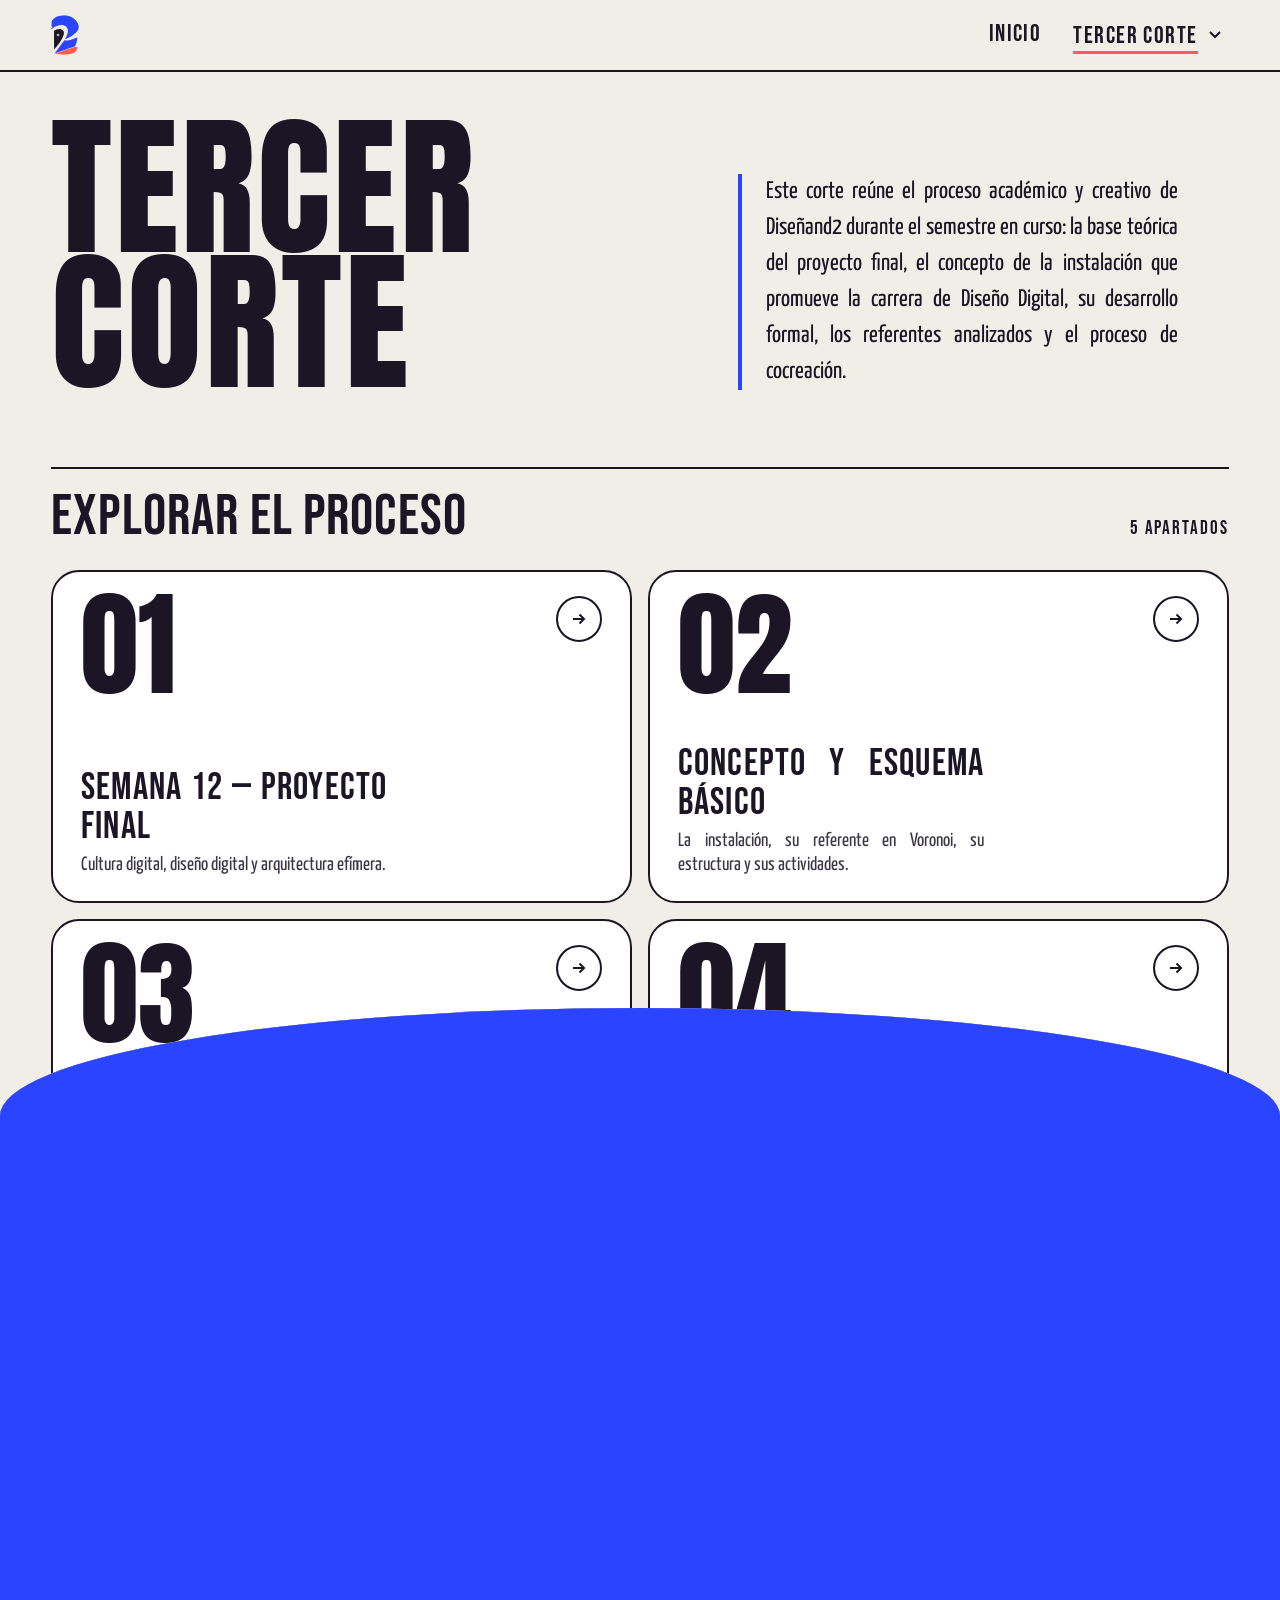
==== tercer-corte.html @ 46c15902 "Add files via upload" ====
<!DOCTYPE html>
<html lang="es">
<head>
<meta charset="utf-8"><meta name="viewport" content="width=device-width,initial-scale=1">
<title>Tercer corte · Diseñand2</title>
<link rel="stylesheet" href="css/styles.css"><link rel="stylesheet" href="css/components.css">
<link rel="stylesheet" href="css/animations.css"><link rel="stylesheet" href="css/responsive.css">
</head>
<body data-root="" data-page="tercer-corte">
<div id="site-header"></div>
<main id="contenido" class="corte">
  <header class="corte-head wrap">
    <h1 class="display rise">Tercer<br>corte</h1>
    <p class="corte-intro" id="corte-intro"></p>
  </header>

  <section class="wrap corte-index" aria-labelledby="explorar">
    <div class="corte-bar">
      <h2 id="explorar">Explorar el proceso</h2>
      <span class="corte-count" id="corte-count" aria-hidden="true"></span>
    </div>
    <!-- La retícula se genera desde SITE.sections (js/config.js). Módulos idénticos; el último («+») queda reservado. -->
    <ol class="grid-corte" id="grid-corte"></ol>
    <noscript><ul><li><a href="paginas/semana-12.html">01 Semana 12 — Proyecto Final</a></li><li><a href="paginas/concepto-esquema.html">02 Concepto y Esquema Básico</a></li><li><a href="paginas/desarrollo-formal.html">03 Desarrollo Formal</a></li><li><a href="paginas/analisis-referentes.html">04 Análisis de Referentes</a></li><li><a href="paginas/cocreacion.html">05 Proceso de Cocreación</a></li></ul></noscript>
  </section>
</main>
<div id="site-footer"></div>
<script src="js/config.js"></script><script src="js/navigation.js"></script><script src="js/interactions.js"></script><script src="js/main.js"></script>
</body>
</html>
---- css/styles.css ----
@import url('https://fonts.googleapis.com/css2?family=Anton&family=Bebas+Neue&family=Yanone+Kaffeesatz:wght@300;400;500;600&display=swap');
:root{
  --blue:#2b44ff; --coral:#ff5e4a; --yellow:#ffc91a; --white:#fff; --violet:#1b1526; --bg:#F0EEE7;
  --f-body:'Yanone Kaffeesatz',sans-serif; --f-title:'Bebas Neue',sans-serif; --f-display:'Anton',sans-serif;
  --pad:clamp(1.25rem,4vw,3.5rem); --header-h:72px;
}
*{box-sizing:border-box;margin:0}
html{scroll-behavior:smooth}
body{background:var(--bg);color:var(--violet);font:400 1.3rem/1.5 var(--f-body);min-height:100vh;display:flex;flex-direction:column}
main{flex:1;padding:calc(var(--header-h) + 3rem) var(--pad) 5rem}
img{max-width:100%;height:auto;display:block}
a{color:inherit}
:focus-visible{outline:3px solid var(--blue);outline-offset:3px}
h1,h2,h3{font-family:var(--f-title);font-weight:400;line-height:1;letter-spacing:.02em}
h1.display{font-family:var(--f-display);font-size:clamp(3rem,9vw,8rem);text-transform:uppercase;line-height:.95}

/* Header */
.site-header{position:fixed;inset:0 0 auto 0;height:var(--header-h);z-index:50;display:flex;align-items:center;justify-content:space-between;padding:0 var(--pad);
  background:rgba(240,238,231,.92);backdrop-filter:blur(8px);border-bottom:2px solid var(--violet);
  transition:opacity .4s ease,transform .4s ease}
.site-header.is-hidden{opacity:0;transform:translateY(-100%);pointer-events:none}
.brand{display:flex;align-items:center;gap:.7rem;text-decoration:none;font:400 1.9rem var(--f-title);letter-spacing:.04em}
.main-nav ul{list-style:none;padding:0;display:flex;gap:2rem;align-items:center}
.main-nav a,.sub-toggle{font:400 1.5rem var(--f-title);letter-spacing:.06em;text-decoration:none;color:inherit}
.main-nav>ul>li>a{position:relative;padding:.3rem 0}
.main-nav>ul>li>a::after{content:'';position:absolute;left:0;right:0;bottom:0;height:3px;background:var(--coral);transform:scaleX(0);transform-origin:left;transition:transform .25s}
.main-nav>ul>li>a:hover::after,.main-nav>ul>li>a[aria-current="page"]::after,.is-section>a::after{transform:scaleX(1)}
.has-sub{position:relative;display:flex;align-items:center;gap:.2rem}
.sub-toggle{background:none;border:0;cursor:pointer;padding:.5rem;display:grid;place-items:center}
.sub-toggle svg{transition:transform .25s}
.has-sub.open .sub-toggle svg{transform:rotate(180deg)}
.sub-menu{position:absolute;top:100%;right:0;min-width:21rem;margin-top:.9rem;background:var(--violet);color:var(--bg);padding:.6rem;
  display:block!important;opacity:0;visibility:hidden;transform:translateY(-8px);transition:opacity .25s,transform .25s,visibility .25s}
.sub-menu::before{content:'';position:absolute;left:0;right:0;bottom:100%;height:1rem}
.sub-menu a{display:flex;gap:.9rem;align-items:baseline;padding:.6rem .8rem;transition:background .2s,padding .2s}
.sub-menu a:hover,.sub-menu a[aria-current="page"]{background:var(--blue);padding-left:1.1rem}
.sub-menu .num{font:400 1.4rem var(--f-display);color:var(--yellow);min-width:2ch}
.has-sub.open .sub-menu{opacity:1;visibility:visible;transform:none}
@media (hover:hover) and (min-width:861px){.has-sub:hover .sub-menu,.has-sub:focus-within .sub-menu{opacity:1;visibility:visible;transform:none}}
.menu-toggle{display:none}

/* Footer */
.site-footer{background:var(--violet);color:var(--bg);padding:2.5rem var(--pad);display:flex;gap:1.5rem;align-items:flex-start;font-size:1.05rem;line-height:1.4}
.site-footer img{flex:none}
.site-footer p+p{margin-top:.25rem;opacity:.8}

/* Placeholder de etapas pendientes */
.placeholder{border:2px dashed var(--violet);padding:2rem;max-width:60ch;margin-top:2rem;background:rgba(255,201,26,.25)}
.back-link{display:inline-block;margin-bottom:1.5rem;font:400 1.3rem var(--f-title);letter-spacing:.06em}

/* Logotipos SVG (proporción real; el alto manda y el ancho se ajusta) */
.brand img{height:40px;width:auto;max-width:none}
.site-footer img{height:72px;width:auto;max-width:none}
---- css/components.css ----
/* ---------- Radios: suaves, nunca exagerados ---------- */
:root{--r-s:10px;--r-m:18px;--r-l:28px}
.site-header{border-radius:0 0 var(--r-m) var(--r-m)}
.sub-menu{border-radius:var(--r-m)}
.sub-menu a{border-radius:var(--r-s)}
.placeholder{border-radius:var(--r-m)}
.site-footer{border-radius:var(--r-l) var(--r-l) 0 0}
@media (max-width:860px){.main-nav{border-radius:0 0 var(--r-m) var(--r-m)}}

/* ---------- Utilidades ---------- */
main.home{padding:0}
.wrap{padding:0 var(--pad);max-width:1400px;margin:0 auto}
.sec{padding:clamp(4rem,9vw,8rem) 0}
.sec-title{font:400 clamp(2.2rem,5vw,4rem)/1 var(--f-title);margin-bottom:2rem}
.pending{opacity:.65;font-style:italic} /* texto pendiente de reemplazar */
.btn{display:inline-flex;align-items:center;gap:.6rem;background:var(--violet);color:var(--bg);font:400 1.6rem var(--f-title);letter-spacing:.06em;padding:.8rem 1.8rem;border-radius:999px;text-decoration:none;transition:background .25s,transform .25s}
.btn:hover{background:var(--blue);transform:translateY(-3px)}

/* ---------- 5.1 Hero ---------- */
.hero{min-height:100vh;padding-top:calc(var(--header-h) + 2rem);display:grid;grid-template-columns:1.15fr 1fr;gap:2rem;align-items:center;padding-bottom:3rem}
.hero h1{font:400 clamp(4rem,13vw,12rem)/.88 var(--f-display);text-transform:uppercase;letter-spacing:-.01em}
.hero h1 span{color:var(--blue)}
.hero p{max-width:34ch;font-size:1.6rem;margin:1.5rem 0 2rem}
.hero-art{position:relative;aspect-ratio:1;max-width:560px;width:100%;justify-self:center}
.hero-art>*{position:absolute;transition:transform .5s var(--ease)}
.hero-art .s1{inset:6% 22% 30% 0;background:var(--blue);border-radius:50%}
.hero-art .s2{inset:34% 0 0 30%;background:var(--coral);border-radius:var(--r-l)}
.hero-art .s3{inset:0 0 62% 58%;background:var(--yellow);border-radius:50% 50% var(--r-m) 50%}
.hero-art img{inset:30% 30% 30% 30%;width:40%;height:40%;z-index:2;filter:drop-shadow(0 6px 0 var(--violet))}
.hero-art:hover .s1{transform:translate(-2%,2%)}.hero-art:hover .s2{transform:translate(3%,3%) rotate(3deg)}.hero-art:hover .s3{transform:translate(2%,-3%) rotate(-6deg)}
.coords{font:400 1rem var(--f-title);letter-spacing:.1em;position:absolute;bottom:0;left:0}

/* ---------- 5.2 Quiénes somos ---------- */
.about{display:grid;grid-template-columns:1fr 1.2fr;gap:3rem;align-items:start}
.about .big{font:400 clamp(2.5rem,6vw,5.5rem)/.95 var(--f-display);text-transform:uppercase}
.about p{font-size:1.5rem;max-width:56ch}.about p+p{margin-top:1rem}

/* ---------- 5.3 Misión, visión, objetivos ---------- */
.mvo{display:grid;grid-template-columns:repeat(6,1fr);gap:1rem}
.mvo>article{border-radius:var(--r-l);padding:2rem;min-height:300px;display:flex;flex-direction:column;justify-content:space-between;transition:transform .3s}
.mvo>article:hover{transform:translateY(-6px)}
.mvo h3{font:400 clamp(3rem,8vw,7rem)/.9 var(--f-display);text-transform:uppercase}
.mvo p{font-size:1.4rem;max-width:42ch}
.m1{grid-column:span 4;background:var(--blue);color:var(--white)}
.m2{grid-column:span 2;background:var(--yellow)}
.m3{grid-column:span 6;background:var(--violet);color:var(--bg);flex-direction:row!important;align-items:flex-end;gap:2rem;flex-wrap:wrap;min-height:220px!important}
.m3 h3{color:var(--coral)}

/* ---------- 5.4 Valores ---------- */
.values{background:var(--violet);color:var(--bg);border-radius:var(--r-l)}
.val-list{display:grid;grid-template-columns:repeat(4,1fr);gap:1.5rem;list-style:none;padding:0}
.val-list li{display:flex;flex-direction:column;gap:1rem;align-items:flex-start}
.val-list .g{width:84px;height:84px;transition:transform .4s var(--ease)}
.val-list li:hover .g{transform:rotate(12deg) scale(1.08)}
.val-list li:nth-child(1) .g{background:var(--blue);border-radius:50%}
.val-list li:nth-child(2) .g{background:var(--coral);border-radius:var(--r-m)}
.val-list li:nth-child(3) .g{background:var(--yellow);border-radius:50% 50% 50% 8px}
.val-list li:nth-child(4) .g{background:var(--bg);border-radius:var(--r-m) 50%}
.val-list h3{font-size:2rem}

/* ---------- 5.5 Integrantes ---------- */

/* ---------- 5.6 Invitación ---------- */
.invite{display:block;text-decoration:none;background:var(--coral);border-radius:var(--r-l);padding:clamp(2rem,6vw,5rem);position:relative;overflow:hidden;transition:background .35s}
.invite:hover{background:var(--blue);color:var(--white)}
.invite h2{font:400 clamp(3.5rem,11vw,10rem)/.9 var(--f-display);text-transform:uppercase}
.invite p{font-size:1.6rem;margin:1rem 0 1.5rem;max-width:40ch}
.invite .btn{background:var(--violet)}
.invite::after{content:'';position:absolute;right:-60px;top:-60px;width:260px;height:260px;border-radius:50%;background:var(--yellow);transition:transform .5s var(--ease)}
.invite:hover::after{transform:scale(1.25) translate(-10px,10px)}
.invite>*{position:relative;z-index:1}

/* ---------- Responsive ---------- */
@media (max-width:860px){
  .hero,.about{grid-template-columns:1fr}
  .hero{min-height:auto}
  .mvo>article,.m1,.m2,.m3{grid-column:span 6}
  .val-list{grid-template-columns:1fr 1fr}
}

/* ---------- AJUSTES v3: header/footer rectos, paleta con azul + violeta + beige dominantes ---------- */
:root{--yellow-soft:#fff0b8;--coral-soft:#ffd9d3;--blue-soft:#cfd6ff}
.site-header,.site-footer{border-radius:0}
@media (max-width:860px){.main-nav{border-radius:0}}
/* Hero: solo logotipo grande + botón */
.hero{display:flex;flex-direction:column;align-items:center;justify-content:center;text-align:center;gap:2.5rem}
.hero-logo{width:min(72vw,560px);height:auto}
/* Colores intensos solo en elementos pequeños; los grandes usan azul, violeta, beige o tintes suaves */
.m2{background:var(--white);border:2px solid var(--violet)}
.m3 h3{color:var(--bg)}
.invite{background:var(--blue);color:var(--white)}
.invite:hover{background:var(--violet)}
.invite::after{width:110px;height:110px;right:2rem;top:2rem;background:var(--coral)}
.invite:hover::after{transform:scale(1.3)}
.invite .btn{background:var(--yellow);color:var(--violet)}
.val-list .g{width:56px;height:56px}
.mvo p{font-size:1.3rem;max-width:60ch}
.m1,.m2{grid-column:span 3}
.mvo>article{min-height:0;gap:2rem}
@media (max-width:860px){.m1,.m2{grid-column:span 6}}

/* ---------- ETAPA 3: índice del tercer corte ---------- */
main.corte{padding:calc(var(--header-h) + 3rem) 0 5rem}
.corte-head{display:grid;grid-template-columns:1.3fr 1fr;gap:3rem;align-items:end;padding-bottom:clamp(2.5rem,6vw,5rem)}
.corte-head h1{font:400 clamp(4rem,12vw,11rem)/.88 var(--f-display);text-transform:uppercase}
.corte-intro{font-size:1.5rem;max-width:44ch;padding-left:1.5rem;border-left:4px solid var(--blue)}
.corte-bar{display:flex;justify-content:space-between;align-items:baseline;gap:1rem;border-top:2px solid var(--violet);padding-top:1.2rem;margin-bottom:1.5rem}
.corte-bar h2{font:400 clamp(2.2rem,5vw,3.6rem)/1 var(--f-title)}
.corte-count{font:400 1.2rem var(--f-title);letter-spacing:.1em}
.grid-corte{list-style:none;padding:0;display:grid;grid-template-columns:repeat(2,minmax(0,1fr));grid-auto-rows:1fr;gap:1rem}
.grid-corte>li{display:flex;animation:rise .6s calc(.5s + var(--i)*.07s) var(--ease) both}
.mod{position:relative;flex:1;min-height:clamp(240px,26vw,340px);display:flex;flex-direction:column;justify-content:space-between;padding:1.5rem 1.75rem;
  background:var(--white);border:2px solid var(--violet);border-radius:var(--r-l);text-decoration:none;overflow:hidden;
  transition:background .3s,color .3s,transform .3s var(--ease)}
.mod-num{font:400 clamp(4.5rem,9vw,8rem)/.85 var(--f-display);transition:color .3s,transform .4s var(--ease);transform-origin:left bottom}
.mod-body{display:flex;flex-direction:column;gap:.4rem;max-width:34ch}
.mod-title{font:400 clamp(1.9rem,3vw,2.6rem)/1 var(--f-title);letter-spacing:.03em}
.mod-topics{font-size:1.2rem;line-height:1.25;opacity:.85}
.mod-go{position:absolute;top:1.5rem;right:1.75rem;width:46px;height:46px;border:2px solid currentColor;border-radius:50%;display:grid;place-items:center;transition:background .3s,color .3s,transform .4s var(--ease)}
/* Cada módulo reacciona con un color de la paleta (azul → amarillo → coral). Texto y acentos se invierten para mantener el contraste. */
.grid-corte>li:nth-child(3n+1) .mod{--hv-bg:var(--blue);--hv-fg:var(--yellow);--hv-acc:var(--yellow);--hv-ico:var(--blue)}
.grid-corte>li:nth-child(3n+2) .mod{--hv-bg:var(--yellow);--hv-fg:var(--blue);--hv-acc:var(--blue);--hv-ico:var(--yellow)}
.grid-corte>li:nth-child(3n) .mod{--hv-bg:var(--coral);--hv-fg:var(--violet);--hv-acc:var(--yellow);--hv-ico:var(--violet)}
a.mod:hover,a.mod:focus-visible{background:var(--hv-bg);color:var(--hv-fg);border-color:var(--hv-bg);transform:translateY(-4px)}
a.mod:hover .mod-num,a.mod:focus-visible .mod-num{transform:scale(1.06)}
a.mod:hover .mod-go,a.mod:focus-visible .mod-go{background:var(--hv-acc);color:var(--hv-ico);border-color:var(--hv-acc);transform:rotate(-45deg)}
.mod-reserved{background:transparent;border-style:dashed;opacity:.8}
.mod-reserved .mod-num{color:var(--blue)}
@media (max-width:860px){
  .corte-head{grid-template-columns:1fr;gap:1.5rem}
  .grid-corte{grid-template-columns:1fr}
  .mod{min-height:220px}
}

/* ===== Integrantes (v6): tarjetas fijas y compactas: foto + nombre arriba, descripción debajo ===== */
.team{display:grid;grid-template-columns:repeat(3,minmax(0,1fr));gap:1rem;align-items:stretch}
.member{display:flex;flex-direction:column;gap:1rem;padding:1.2rem;background:var(--white);border:2px solid var(--violet);border-radius:var(--r-l);transition:transform .3s var(--ease)}
.member:hover{transform:translateY(-4px)}
.m-head{display:flex;align-items:center;gap:1rem}
.m-photo{flex:0 0 190px;width:190px;aspect-ratio:3/4;border-radius:var(--r-m);overflow:hidden;background:var(--yellow);display:grid;place-items:center;font:400 1rem var(--f-title);letter-spacing:.08em;text-align:center;padding:0}
.member:nth-child(1) .m-photo{background:var(--blue)}
.member:nth-child(3) .m-photo{background:var(--coral)}
.m-photo img{width:100%;height:100%;object-fit:cover;object-position:top;filter:drop-shadow(-10px 12px 14px rgba(27,21,38,.38))} /* sombra trasera: da profundidad al recorte */
.m-name{font:400 clamp(1.8rem,2.6vw,2.4rem)/1 var(--f-title);margin:0;color:var(--blue)}
.m-desc{font-size:1.25rem;line-height:1.3;text-align:justify;hyphens:auto;opacity:1;overflow:visible;align-self:auto}
@media (max-width:980px){.team{grid-template-columns:1fr}.member{padding:1rem}}
@media (max-width:480px){.m-photo{flex-basis:150px;width:150px}}
---- css/animations.css ----
/* TRANSICIÓN: tres cortinas (violeta, azul claro, azul) con borde curvo y desfase.
   Entrada: CSS puro en html::before/::after y body::before. Salida: JS (main.js). */
:root{--ease:cubic-bezier(.7,0,.2,1)}
html::before,html::after,body::before{content:'';position:fixed;inset:0;pointer-events:none;transform-origin:top;animation:veil-out .6s var(--ease) forwards;border-radius:0 0 50% 50%/0 0 12vh 12vh}
html::before{background:var(--violet);z-index:100;animation-delay:.14s}
html::after{background:#cfd6ff;z-index:101;animation-delay:.07s}
body::before{background:var(--blue);z-index:102}
@keyframes veil-out{to{transform:translateY(-112%)}}
.veil{position:fixed;inset:0;z-index:100;pointer-events:none}
.veil i{position:absolute;inset:0;transform:translateY(112%);border-radius:50% 50% 0 0/12vh 12vh 0 0;transition:transform .5s var(--ease)}
.veil i:nth-child(1){background:var(--violet)}
.veil i:nth-child(2){background:#cfd6ff;transition-delay:.07s}
.veil i:nth-child(3){background:var(--blue);transition-delay:.14s}
.veil.on i{transform:none}
/* Entrada de contenido: un solo gesto, el título principal */
.rise{animation:rise .7s .45s var(--ease) both}
@keyframes rise{from{opacity:0;transform:translateY(28px)}}
@media (prefers-reduced-motion:reduce){
  html::before,html::after,body::before,.veil{display:none}
  .rise{animation:none}
  *{transition-duration:.01ms!important;animation-duration:.01ms!important;scroll-behavior:auto!important}
}
---- css/responsive.css ----
@media (max-width:860px){
  :root{--header-h:64px}
  .menu-toggle{display:grid;gap:6px;background:none;border:0;padding:.6rem;cursor:pointer}
  .menu-toggle span{display:block;width:28px;height:3px;background:var(--violet);transition:transform .3s}
  .menu-open .menu-toggle span:first-child{transform:translateY(4.5px) rotate(45deg)}
  .menu-open .menu-toggle span:last-child{transform:translateY(-4.5px) rotate(-45deg)}
  .main-nav{position:absolute;top:100%;left:0;right:0;background:var(--bg);border-bottom:2px solid var(--violet);max-height:0;overflow:hidden;transition:max-height .4s ease}
  .menu-open .main-nav{max-height:90vh;overflow:auto}
  .main-nav ul{flex-direction:column;align-items:stretch;gap:0;padding:.5rem var(--pad)}
  .main-nav li{border-bottom:1px solid rgba(27,21,38,.2)}
  .main-nav a,.sub-toggle{font-size:1.8rem}
  .has-sub{flex-wrap:wrap;justify-content:space-between}
  .has-sub>a{flex:1}
  .sub-menu{position:static;width:100%;min-width:0;margin:0 0 .6rem;display:none!important;opacity:1;visibility:visible;transform:none}
  .has-sub.open .sub-menu{display:block!important}
  .sub-menu::before{display:none}
  .site-footer{flex-direction:column}
}

/* Texto corrido justificado en todo el sitio (párrafos, listas, citas, descripciones).
   Títulos, etiquetas, botones, pies de imagen, navegación y footer conservan su alineación. */
main p, main li, main blockquote, main dd,
.prose p, .prose span, .tile p, .m-desc, .ficha-txt p, .big-quote{
  text-align:justify !important;
  text-justify:inter-word;
  hyphens:auto;
  -webkit-hyphens:auto;
}
main figcaption, main .pager, main .pager *, main .tag, main .ph, main .ph *, main .ph-doc, main .ph-doc *,
main .filters, main .filters *, main .back-link, main button, main a.btn, main .tbl th{
  text-align:revert !important; hyphens:manual;
}
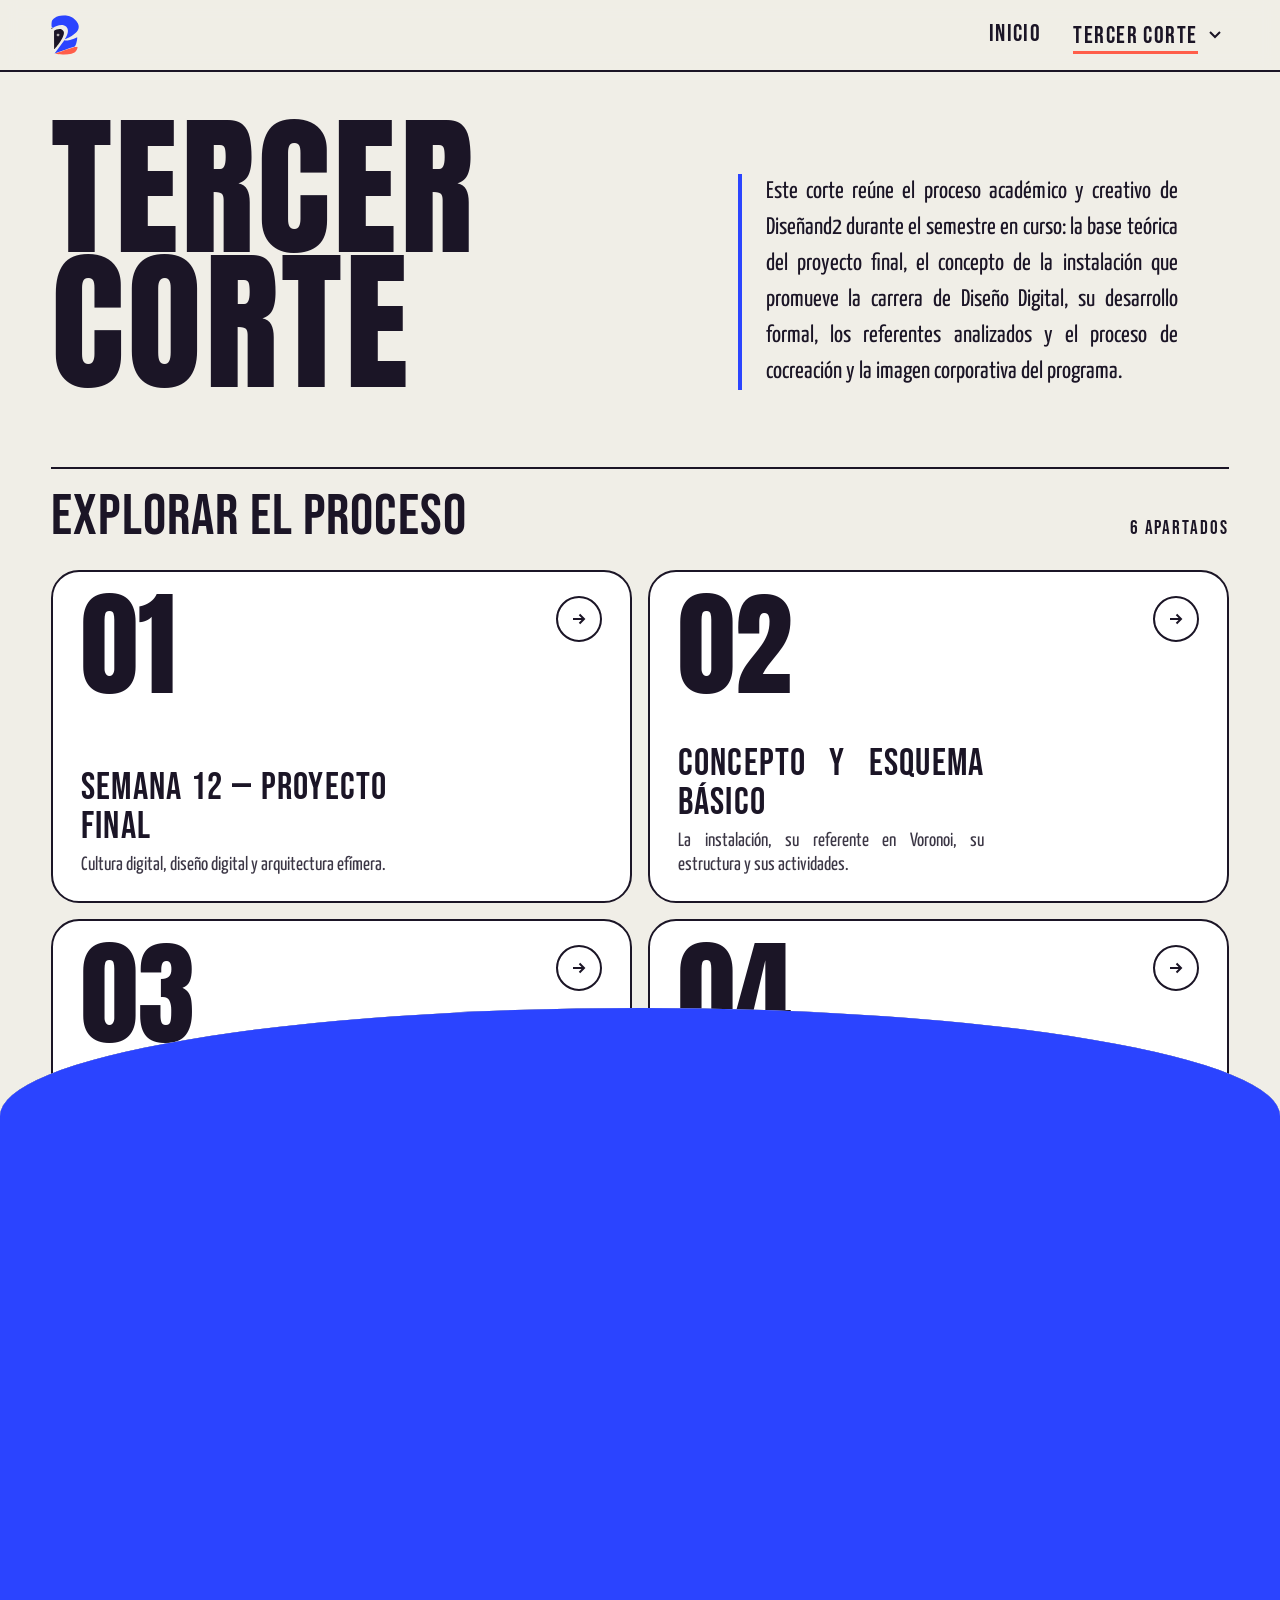
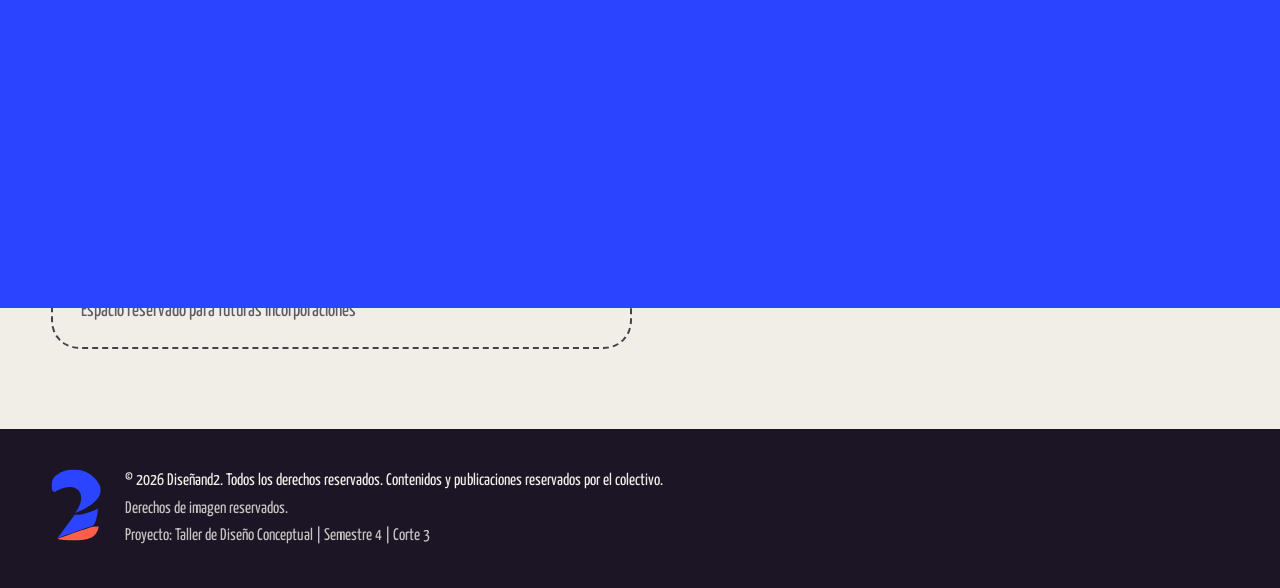
==== commit 0ce97a5c: "Add files via upload" ====
--- a/tercer-corte.html
+++ b/tercer-corte.html
@@ -21,7 +21,7 @@
     </div>
     <!-- La retícula se genera desde SITE.sections (js/config.js). Módulos idénticos; el último («+») queda reservado. -->
     <ol class="grid-corte" id="grid-corte"></ol>
-    <noscript><ul><li><a href="paginas/semana-12.html">01 Semana 12 — Proyecto Final</a></li><li><a href="paginas/concepto-esquema.html">02 Concepto y Esquema Básico</a></li><li><a href="paginas/desarrollo-formal.html">03 Desarrollo Formal</a></li><li><a href="paginas/analisis-referentes.html">04 Análisis de Referentes</a></li><li><a href="paginas/cocreacion.html">05 Proceso de Cocreación</a></li></ul></noscript>
+    <noscript><ul><li><a href="paginas/semana-12.html">01 Semana 12 — Proyecto Final</a></li><li><a href="paginas/concepto-esquema.html">02 Concepto y Esquema Básico</a></li><li><a href="paginas/desarrollo-formal.html">03 Desarrollo Formal</a></li><li><a href="paginas/analisis-referentes.html">04 Análisis de Referentes</a></li><li><a href="paginas/cocreacion.html">05 Proceso de Cocreación</a></li><li><a href="paginas/identidad-visual.html">06 Desarrollo de imagen corporativa del programa</a></li></ul></noscript>
   </section>
 </main>
 <div id="site-footer"></div>
